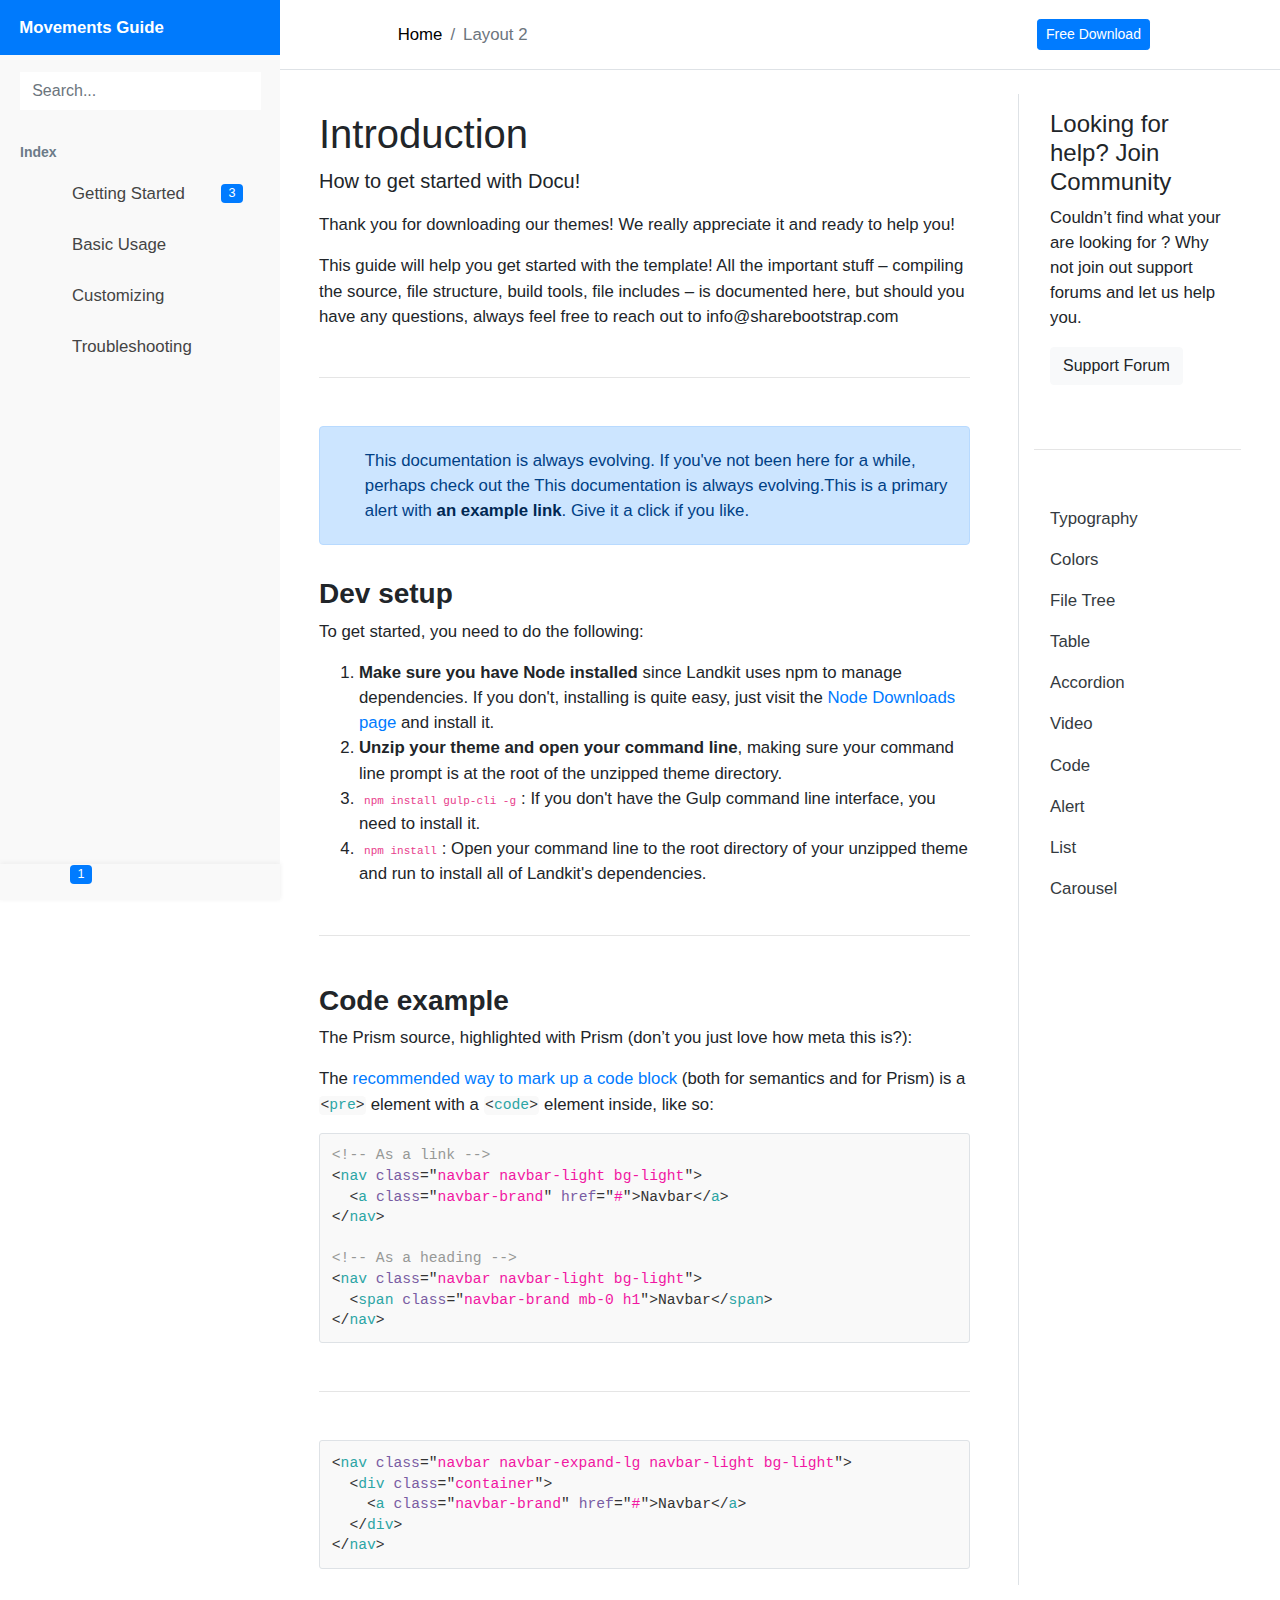
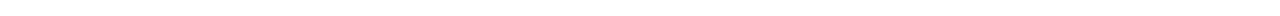
==== src/index.html @ 40d4b474 "uploading theme" ====
<!DOCTYPE html>
<html lang="en">

<head>
    <meta charset="utf-8">
    <meta http-equiv="X-UA-Compatible" content="IE=edge">
    <meta name="viewport" content="width=device-width, initial-scale=1">
    <meta name="description" content="Free bootstrap documentation template">
    <title>Free Bootstrap Documentation template</title>
    <!-- using online links -->
    <link rel="stylesheet" href="https://use.fontawesome.com/releases/v5.8.2/css/all.css" integrity="sha384-oS3vJWv+0UjzBfQzYUhtDYW+Pj2yciDJxpsK1OYPAYjqT085Qq/1cq5FLXAZQ7Ay" crossorigin="anonymous">
    <link rel="stylesheet" href="//malihu.github.io/custom-scrollbar/jquery.mCustomScrollbar.min.css">
    <!-- using local links -->
    <!-- <link rel="stylesheet" href="../node_modules/bootstrap/dist/css/bootstrap.min.css">
    <link rel="stylesheet" href="../node_modules/@fortawesome/fontawesome-free/css/all.min.css">
    <link rel="stylesheet" href="../node_modules/malihu-custom-scrollbar-plugin/jquery.mCustomScrollbar.css"> -->
    <link rel="stylesheet" href="css/main.css">
    <link rel="stylesheet" href="css/sidebar-themes.css">
    <link rel="shortcut icon" type="image/png" href="img/favicon.png" /> </head>

<body>
    <div class="page-wrapper toggled light-theme">
        <nav id="sidebar" class="sidebar-wrapper">
            <div class="sidebar-content">
                <!-- sidebar-brand  -->
                <div class="sidebar-item sidebar-brand text-white font-weight-bold">Movements Guide</div>
                <!-- sidebar-header  -->
                <!-- sidebar-search  -->
                <div class="sidebar-item sidebar-search">
                    <div>
                        <div class="input-group">
                            <input type="text" class="form-control search-menu" placeholder="Search...">
                            <div class="input-group-append"> <span class="input-group-text">
                                    <i class="fa fa-search" aria-hidden="true"></i>
                                </span> </div>
                        </div>
                    </div>
                </div>
                <!-- sidebar-menu  -->
                <div class=" sidebar-item sidebar-menu">
                    <ul>
                        <li class="header-menu"> <span>Index</span> </li>
                        <li class="sidebar-dropdown">
                            <a href="#"> <i class="fa fa-shopping-cart"></i> <span class="menu-text">Getting Started</span> <span class="badge badge-pill badge-primary">3</span> </a>
                            <div class="sidebar-submenu">
                                <ul>
                                    <li> <a href="index.html">Setup home page layout

                                        </a> </li>
                                    <li> <a href="#">How do i add knowledgebase post</a> </li>
                                    <li> <a href="#">How do i change header navigation style globally</a> </li>
                                </ul>
                            </div>
                        </li>
                        <li>
                            <a href="basic-usage.html"> <i class="fa fa-book"></i> <span class="menu-text">Basic Usage</span> </a>
                        </li>
                        <li>
                            <a href="#"> <i class="fa fa-calendar"></i> <span class="menu-text">Customizing</span> </a>
                        </li>
                        <li>
                            <a href="#"> <i class="fa fa-folder"></i> <span class="menu-text">Troubleshooting</span> </a>
                        </li>
                    </ul>
                </div>
                <!-- sidebar-menu  -->
            </div>
            <!-- sidebar-footer  -->
            <div class="sidebar-footer">
                <div class="dropdown">
                    <a href="#" data-toggle="dropdown" aria-haspopup="true" aria-expanded="false"> <i class="fa fa-bell"></i> <span class="badge badge-pill badge-primary notification">1</span> </a>
                    <div class="dropdown-menu notifications" aria-labelledby="dropdownMenuMessage">
                        <div class="notifications-header"> <i class="fa fa-bell"></i> Notifications </div>
                        <div class="dropdown-divider"></div>
                        <a class="dropdown-item" href="#">
                            <div class="notification-content">
                                <div class="icon"> <i class="fas fa-check text-success border border-success"></i> </div>
                                <div class="content">
                                    <div class="notification-detail">Download latest update </div>
                                    <div class="notification-time"> 20 minutes ago </div>
                                </div>
                            </div>
                        </a>
                        <div class="dropdown-divider"></div> <a class="dropdown-item text-center" href="#">All notifications</a> </div>
                </div>
                <div>
                    <a id="pin-sidebar" href="#"> <i class="fa fa-power-off"></i> </a>
                </div>
                <div class="pinned-footer">
                    <a href="#"> <i class="fas fa-ellipsis-h"></i> </a>
                </div>
            </div>
        </nav>
        <!-- page-content  -->
        <main class="page-content">
            <div id="overlay" class="overlay"></div>
            <div class="container-fluid">
                <div class="row d-flex align-items-center p-3 border-bottom">
                    <div class="col-md-1">
                        <a id="toggle-sidebar" class="btn rounded-0 p-3" href="#"> <i class="fas fa-bars"></i> </a>
                    </div>
                    <div class="col-md-8">
                        <nav aria-label="breadcrumb" class="align-items-center">
                            <a href="index.html" class="breadcrumb-back" title="Back"></a>
                            <ol class="breadcrumb d-none d-lg-inline-flex m-0">
                                <li class="breadcrumb-item"><a href="index.html">Home</a></li>
                                <li class="breadcrumb-item active" aria-current="page">Layout 2</li>
                            </ol>
                        </nav>
                    </div>
                    <div class="col-md-3 text-left"> <a href="https://sharebootstrap.com/docu-free-bootstrap-4-documentation-theme/" class="btn btn-sm btn-primary btn-rounded">Free Download</a> </div>
                </div>
                <div class="row p-lg-4">
                    <article class="main-content col-md-9 pr-lg-5">
                        <!-- title -Add bootstrap helpers for spacing -->
                        <h1 class="mb-2 mt-3">Introduction</h1>
                        <!--//title -->
                        <p class="lead mb-3"> How to get started with Docu! </p>
                        <p>Thank you for downloading our themes! We really appreciate it and ready to help you!</p>
                        <p> This guide will help you get started with the template! All the important stuff – compiling the source, file structure, build tools, file includes – is documented here, but should you have any questions, always feel free to reach out to info@sharebootstrap.com </p>
                        <!-- Sep -->
                        <hr class="my-5">
                        <!-- alert -->
                        <div class="alert alert-primary d-flex justify-content-start align-items-center" role="alert"> <span class="fa fa-info mr-4"></span>
                            <p class="m-0"> This documentation is always evolving. If you've not been here for a while, perhaps check out the This documentation is always evolving.This is a primary alert with <a href="#" class="alert-link">an example link</a>. Give it a click if you like. </p>
                        </div>
                        <!-- heading -->
                        <h3 class="font-weight-bold mb-2">
                            Dev setup
                        </h3>
                        <p> To get started, you need to do the following: </p>
                        <ol>
                            <li><strong>Make sure you have Node installed</strong> since Landkit uses npm to manage dependencies. If you don't, installing is quite easy, just visit the <a href="https://nodejs.org/en/download/">Node Downloads page</a> and install it. </li>
                            <li><strong>Unzip your theme and open your command line</strong>, making sure your command line prompt is at the root of the unzipped theme directory. </li>
                            <li><strong class="badge badge-danger-soft"><code>npm install gulp-cli -g</code></strong>: If you don't have the Gulp command line interface, you need to install it.</li>
                            <li><strong class="badge badge-danger-soft"><code>npm install</code></strong>: Open your command line to the root directory of your unzipped theme and run to install all of Landkit's dependencies.</li>
                        </ol>
                        <!-- Sep -->
                        <hr class="my-5">
                        <h3 class="font-weight-bold mb-2">
                            Code example
                        </h3>
                        <p>The Prism source, highlighted with Prism (don’t you just love how meta this is?):</p>
                        <p>The <a href="https://www.w3.org/TR/html5/grouping-content.html#the-pre-element">recommended way to mark up a code block</a> (both for semantics and for Prism) is a <code class=" language-markup"><span class="token tag"><span class="token tag"><span class="token punctuation">&lt;</span>pre</span><span class="token punctuation">&gt;</span></span></code> element with a <code class=" language-markup"><span class="token tag"><span class="token tag"><span class="token punctuation">&lt;</span>code</span><span class="token punctuation">&gt;</span></span></code> element inside, like so:</p>
                        <figure class="highlight"><pre><code class="language-html" data-lang="html"><span class="c">&lt;!-- As a link --&gt;</span>
<span class="nt">&lt;nav</span> <span class="na">class=</span><span class="s">"navbar navbar-light bg-light"</span><span class="nt">&gt;</span>
  <span class="nt">&lt;a</span> <span class="na">class=</span><span class="s">"navbar-brand"</span> <span class="na">href=</span><span class="s">"#"</span><span class="nt">&gt;</span>Navbar<span class="nt">&lt;/a&gt;</span>
<span class="nt">&lt;/nav&gt;</span>

<span class="c">&lt;!-- As a heading --&gt;</span>
<span class="nt">&lt;nav</span> <span class="na">class=</span><span class="s">"navbar navbar-light bg-light"</span><span class="nt">&gt;</span>
  <span class="nt">&lt;span</span> <span class="na">class=</span><span class="s">"navbar-brand mb-0 h1"</span><span class="nt">&gt;</span>Navbar<span class="nt">&lt;/span&gt;</span>
<span class="nt">&lt;/nav&gt;</span></code></pre></figure>
                        <hr class="my-5">
                        <figure class="highlight"><pre><code class="language-html" data-lang="html"><span class="nt">&lt;nav</span> <span class="na">class=</span><span class="s">"navbar navbar-expand-lg navbar-light bg-light"</span><span class="nt">&gt;</span>
  <span class="nt">&lt;div</span> <span class="na">class=</span><span class="s">"container"</span><span class="nt">&gt;</span>
    <span class="nt">&lt;a</span> <span class="na">class=</span><span class="s">"navbar-brand"</span> <span class="na">href=</span><span class="s">"#"</span><span class="nt">&gt;</span>Navbar<span class="nt">&lt;/a&gt;</span>
  <span class="nt">&lt;/div&gt;</span>
<span class="nt">&lt;/nav&gt;</span></code></pre></figure>
                    </article>
                    <aside class="col-md-3 d-none d-md-block border-left">
                        <div class="widget widget-support-forum p-md-3 p-sm-2"> <span class="icon icon-forum"></span>
                            <h4>Looking for help? Join Community</h4>
                            <p>Couldn’t find what your are looking for ? Why not join out support forums and let us help you.</p> <a href="#" class="btn btn-light">Support Forum</a> </div>
                        <hr class="my-5">
                        <ul class="aside-nav nav flex-column">
                            <li class="nav-item"> <a data-scroll="" class="nav-link text-dark" href="#section-1">Typography</a> </li>
                            <li class="nav-item"> <a data-scroll="" class="nav-link text-dark" href="#section-2">Colors</a> </li>
                            <li class="nav-item"> <a data-scroll="" class="nav-link text-dark" href="#section-3">File Tree</a> </li>
                            <li class="nav-item"> <a data-scroll="" class="nav-link text-dark" href="#section-4">Table</a> </li>
                            <li class="nav-item"> <a data-scroll="" class="nav-link text-dark" href="#section-5">Accordion</a> </li>
                            <li class="nav-item"> <a data-scroll="" class="nav-link text-dark" href="#section-6">Video</a> </li>
                            <li class="nav-item"> <a data-scroll="" class="nav-link text-dark" href="#section-7">Code</a> </li>
                            <li class="nav-item"> <a data-scroll="" class="nav-link text-dark" href="#section-8">Alert</a> </li>
                            <li class="nav-item"> <a data-scroll="" class="nav-link text-dark" href="#section-9">List</a> </li>
                            <li class="nav-item"> <a data-scroll="" class="nav-link text-dark" href="#section-10">Carousel</a> </li>
                        </ul>
                    </aside>
                </div>
            </div>
        </main>
        <!-- page-content" -->
    </div>
    <!-- page-wrapper -->
    <!-- using online scripts -->
    <script src="https://cdnjs.cloudflare.com/ajax/libs/jquery/3.3.1/jquery.min.js"></script>
    <script src="https://cdnjs.cloudflare.com/ajax/libs/popper.js/1.14.6/umd/popper.min.js" integrity="sha384-wHAiFfRlMFy6i5SRaxvfOCifBUQy1xHdJ/yoi7FRNXMRBu5WHdZYu1hA6ZOblgut" crossorigin="anonymous">
    </script>
    <script src="https://stackpath.bootstrapcdn.com/bootstrap/4.2.1/js/bootstrap.min.js" integrity="sha384-B0UglyR+jN6CkvvICOB2joaf5I4l3gm9GU6Hc1og6Ls7i6U/mkkaduKaBhlAXv9k" crossorigin="anonymous">
    </script>
    <script src="//malihu.github.io/custom-scrollbar/jquery.mCustomScrollbar.concat.min.js"></script>
    <script src="js/prism.min.js"></script>
    <!-- using local scripts -->
    <!-- <script src="../node_modules/jquery/dist/jquery.min.js"></script>
    <script src="../node_modules/popper.js/dist/umd/popper.min.js"></script>
    <script src="../node_modules/bootstrap/dist/js/bootstrap.min.js"></script>
    <script src="../node_modules/malihu-custom-scrollbar-plugin/jquery.mCustomScrollbar.concat.min.js"></script> -->
    <script src="js/main.js"></script>
</body>

</html>
---- src/css/sidebar-themes.css ----
.light-theme .sidebar-wrapper {
  background-color: #f9f9f9; }
  .light-theme .sidebar-wrapper .sidebar-item {
    border-top: 1px solid #f9f9f9; }
    .light-theme .sidebar-wrapper .sidebar-item:first-child {
      border-top: none; }
  .light-theme .sidebar-wrapper a:not(.dropdown-item),
  .light-theme .sidebar-wrapper .sidebar-header,
  .light-theme .sidebar-wrapper .sidebar-search input,
  .light-theme .sidebar-wrapper .sidebar-search i {
    color: #444; }
  .light-theme .sidebar-wrapper a:not(.dropdown-item):hover,
  .light-theme .sidebar-wrapper .sidebar-menu li.active > a {
    color: #424242;
    -webkit-box-shadow: 0 3px 15px rgba(36, 37, 38, 0.08);
    box-shadow: 0 3px 15px rgba(36, 37, 38, 0.08);
    background: #fff; }
  .light-theme .sidebar-wrapper .sidebar-search input.search-menu,
  .light-theme .sidebar-wrapper .sidebar-search .input-group-text {
    background-color: #fff;
    border: none;
    -webkit-box-shadow: none;
    box-shadow: none;
    margin-left: 1px; }
  .light-theme .sidebar-wrapper .sidebar-menu a:hover i,
  .light-theme .sidebar-wrapper .sidebar-menu a:hover:before,
  .light-theme .sidebar-wrapper .sidebar-menu li.active a i {
    color: #00a9fd; }
  .light-theme .sidebar-wrapper .sidebar-menu ul li a i {
    background-color: #f9f9f9; }
  .light-theme .sidebar-wrapper .sidebar-menu .sidebar-dropdown div {
    background-color: #f9f9f9; }
  .light-theme .sidebar-wrapper .sidebar-menu .header-menu span {
    color: #6c7b88; }
  .light-theme .sidebar-wrapper .sidebar-footer {
    background-color: #f9f9f9;
    -webkit-box-shadow: 0px -1px 5px #ececec;
    box-shadow: 0px -1px 5px #ececec;
    border-top: 1px solid #f9f9f9; }
  .light-theme .sidebar-wrapper .sidebar-footer > div:first-child {
    border-left: none; }
  .light-theme .sidebar-wrapper .sidebar-footer > div:last-child {
    border-right: none; }

.light-theme.toggled #close-sidebar {
  color: #444; }

.light-theme.toggled #close-sidebar:hover {
  color: #424242; }

.light-theme .mCSB_scrollTools .mCSB_dragger .mCSB_dragger_bar,
.light-theme .mCSB_scrollTools .mCSB_dragger.mCSB_dragger_onDrag .mCSB_dragger_bar,
.light-theme .mCSB_scrollTools .mCSB_dragger:hover .mCSB_dragger_bar {
  background-color: #A4A29E;
  border-radius: 0; }

.light-theme .mCSB_scrollTools .mCSB_draggerRail {
  background-color: transparent; }

.light-theme.sidebar-bg .sidebar-wrapper:before {
  background-color: rgba(255, 255, 255, 0.9); }

.light-theme.sidebar-bg .sidebar-wrapper a:not(.dropdown-item),
.light-theme.sidebar-bg .sidebar-wrapper .sidebar-header,
.light-theme.sidebar-bg .sidebar-wrapper .sidebar-search input,
.light-theme.sidebar-bg .sidebar-wrapper .sidebar-search i {
  color: #5e5e5e; }

.light-theme.sidebar-bg .sidebar-wrapper a:not(.dropdown-item):hover,
.light-theme.sidebar-bg .sidebar-wrapper .sidebar-menu li.active > a {
  color: #5c5c5c; }

.light-theme.sidebar-bg .sidebar-wrapper .sidebar-item {
  border-color: white; }

.light-theme.sidebar-bg .sidebar-wrapper .sidebar-search input.search-menu,
.light-theme.sidebar-bg .sidebar-wrapper .sidebar-search .input-group-text {
  background-color: rgba(255, 255, 255, 0.5); }

.light-theme.sidebar-bg .sidebar-wrapper .sidebar-menu .sidebar-dropdown div {
  background-color: rgba(255, 255, 255, 0.5); }

.light-theme.sidebar-bg .sidebar-wrapper .sidebar-menu ul li a i {
  background-color: rgba(255, 255, 255, 0.5); }

.light-theme.sidebar-bg .sidebar-wrapper .sidebar-footer {
  background-color: rgba(255, 255, 255, 0.5);
  -webkit-box-shadow: 0px -1px 5px rgba(236, 236, 236, 0.8);
  box-shadow: 0px -1px 5px rgba(236, 236, 236, 0.8);
  border-top: 1px solid white; }
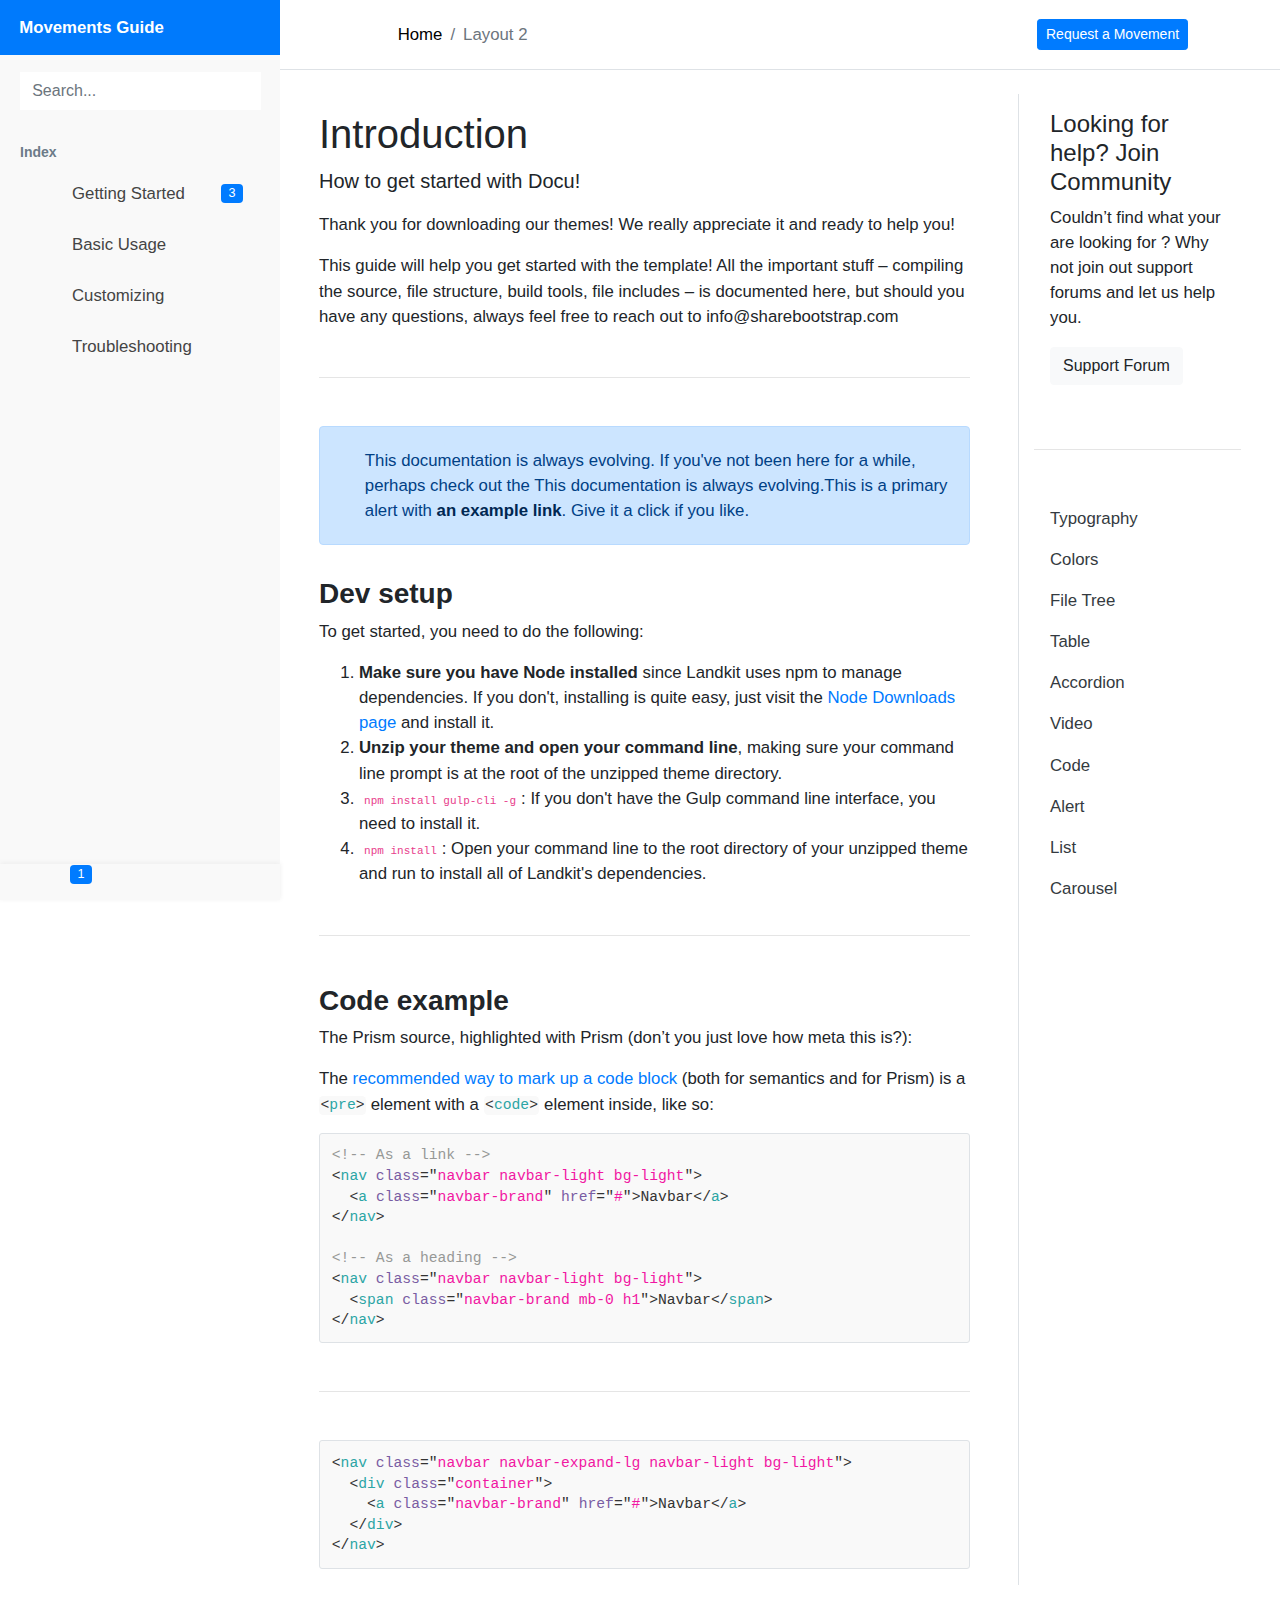
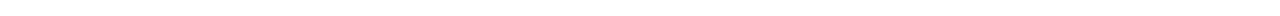
==== commit 5dadf4fe: "no message" ====
--- a/src/index.html
+++ b/src/index.html
@@ -108,7 +108,7 @@
                             </ol>
                         </nav>
                     </div>
-                    <div class="col-md-3 text-left"> <a href="https://sharebootstrap.com/docu-free-bootstrap-4-documentation-theme/" class="btn btn-sm btn-primary btn-rounded">Free Download</a> </div>
+                    <div class="col-md-3 text-left"> <a href="https://docs.google.com/forms/d/e/1FAIpQLSfatznuU2zRck653mrSmWy08O2E1opARyB9kUMCzRKXIY9LCw/viewform" class="btn btn-sm btn-primary btn-rounded">Request a Movement</a> </div>
                 </div>
                 <div class="row p-lg-4">
                     <article class="main-content col-md-9 pr-lg-5">
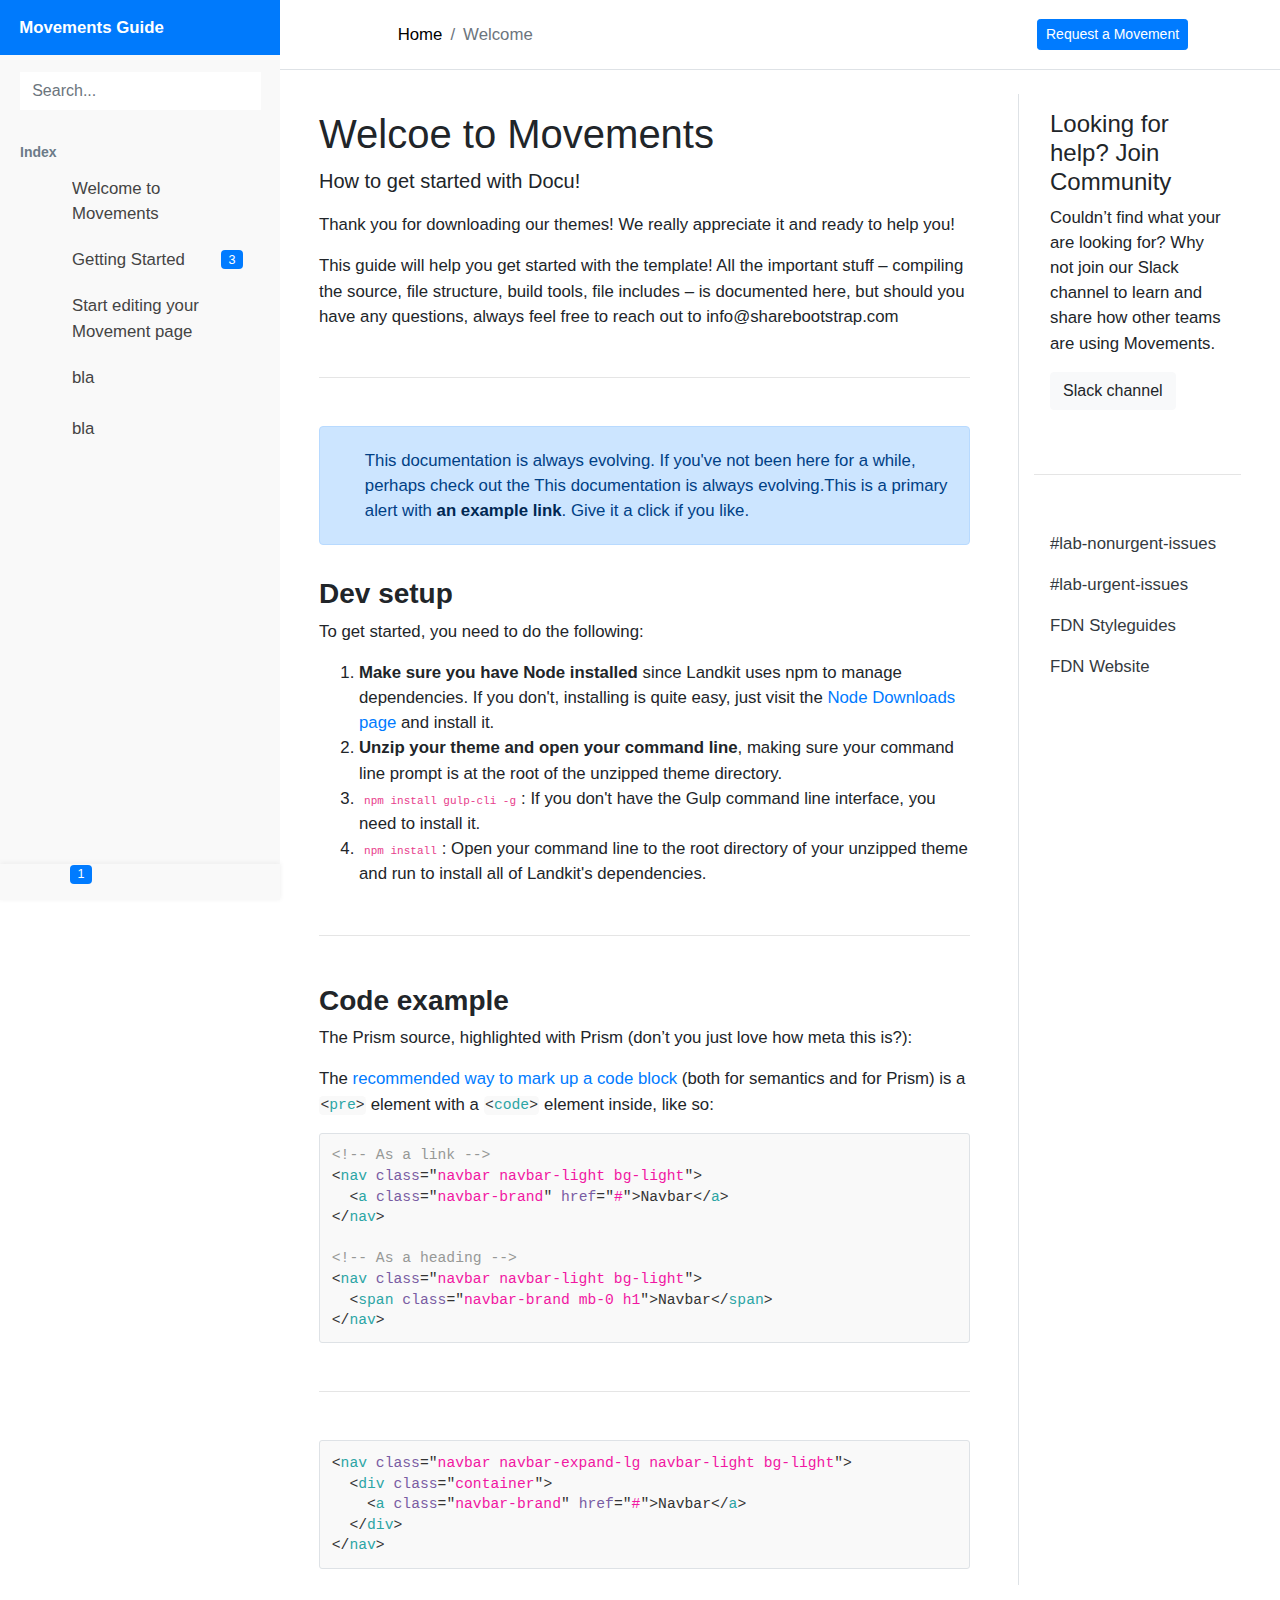
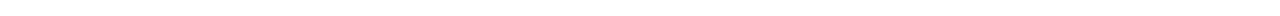
==== commit 74dd0619: "Index customization" ====
--- a/src/index.html
+++ b/src/index.html
@@ -6,7 +6,7 @@
     <meta http-equiv="X-UA-Compatible" content="IE=edge">
     <meta name="viewport" content="width=device-width, initial-scale=1">
     <meta name="description" content="Free bootstrap documentation template">
-    <title>Free Bootstrap Documentation template</title>
+    <title>LAB Documentation template</title>
     <!-- using online links -->
     <link rel="stylesheet" href="https://use.fontawesome.com/releases/v5.8.2/css/all.css" integrity="sha384-oS3vJWv+0UjzBfQzYUhtDYW+Pj2yciDJxpsK1OYPAYjqT085Qq/1cq5FLXAZQ7Ay" crossorigin="anonymous">
     <link rel="stylesheet" href="//malihu.github.io/custom-scrollbar/jquery.mCustomScrollbar.min.css">
@@ -40,26 +40,27 @@
                 <div class=" sidebar-item sidebar-menu">
                     <ul>
                         <li class="header-menu"> <span>Index</span> </li>
+                        <li>
+                            <a href="#"> <i class="fa fa-book"></i> <span class="menu-text">Welcome to Movements</span> </a>
+                        </li>
                         <li class="sidebar-dropdown">
                             <a href="#"> <i class="fa fa-shopping-cart"></i> <span class="menu-text">Getting Started</span> <span class="badge badge-pill badge-primary">3</span> </a>
                             <div class="sidebar-submenu">
                                 <ul>
-                                    <li> <a href="index.html">Setup home page layout
-
-                                        </a> </li>
-                                    <li> <a href="#">How do i add knowledgebase post</a> </li>
-                                    <li> <a href="#">How do i change header navigation style globally</a> </li>
+                                    <li> <a href="#">Setup admin users</a> </li>
+                                    <li> <a href="#">How do i log in</a> </li>
+                                    <li> <a href="#">Understanding how movements work</a> </li>
                                 </ul>
                             </div>
                         </li>
                         <li>
-                            <a href="basic-usage.html"> <i class="fa fa-book"></i> <span class="menu-text">Basic Usage</span> </a>
+                            <a href="basic-usage.html"> <i class="fa fa-book"></i> <span class="menu-text">Start editing your Movement page</span> </a>
                         </li>
                         <li>
-                            <a href="#"> <i class="fa fa-calendar"></i> <span class="menu-text">Customizing</span> </a>
+                            <a href="#"> <i class="fa fa-calendar"></i> <span class="menu-text">bla</span> </a>
                         </li>
                         <li>
-                            <a href="#"> <i class="fa fa-folder"></i> <span class="menu-text">Troubleshooting</span> </a>
+                            <a href="#"> <i class="fa fa-folder"></i> <span class="menu-text">bla</span> </a>
                         </li>
                     </ul>
                 </div>
@@ -76,8 +77,8 @@
                             <div class="notification-content">
                                 <div class="icon"> <i class="fas fa-check text-success border border-success"></i> </div>
                                 <div class="content">
-                                    <div class="notification-detail">Download latest update </div>
-                                    <div class="notification-time"> 20 minutes ago </div>
+                                    <div class="notification-detail">NEW: filter petitions by signature count.</div>
+                                    <div class="notification-time"> Released: 20 september 2020 </div>
                                 </div>
                             </div>
                         </a>
@@ -103,8 +104,8 @@
                         <nav aria-label="breadcrumb" class="align-items-center">
                             <a href="index.html" class="breadcrumb-back" title="Back"></a>
                             <ol class="breadcrumb d-none d-lg-inline-flex m-0">
-                                <li class="breadcrumb-item"><a href="index.html">Home</a></li>
-                                <li class="breadcrumb-item active" aria-current="page">Layout 2</li>
+                                <li class="breadcrumb-item"><a href="#">Home</a></li>
+                                <li class="breadcrumb-item active" aria-current="page">Welcome</li>
                             </ol>
                         </nav>
                     </div>
@@ -113,7 +114,7 @@
                 <div class="row p-lg-4">
                     <article class="main-content col-md-9 pr-lg-5">
                         <!-- title -Add bootstrap helpers for spacing -->
-                        <h1 class="mb-2 mt-3">Introduction</h1>
+                        <h1 class="mb-2 mt-3">Welcoe to Movements</h1>
                         <!--//title -->
                         <p class="lead mb-3"> How to get started with Docu! </p>
                         <p>Thank you for downloading our themes! We really appreciate it and ready to help you!</p>
@@ -161,19 +162,13 @@
                     <aside class="col-md-3 d-none d-md-block border-left">
                         <div class="widget widget-support-forum p-md-3 p-sm-2"> <span class="icon icon-forum"></span>
                             <h4>Looking for help? Join Community</h4>
-                            <p>Couldn’t find what your are looking for ? Why not join out support forums and let us help you.</p> <a href="#" class="btn btn-light">Support Forum</a> </div>
+                            <p>Couldn’t find what your are looking for? Why not join our Slack channel to learn and share how other teams are using Movements.</p> <a href="https://change.slack.com/archives/GNDP16N5D" class="btn btn-light">Slack channel</a> </div>
                         <hr class="my-5">
                         <ul class="aside-nav nav flex-column">
-                            <li class="nav-item"> <a data-scroll="" class="nav-link text-dark" href="#section-1">Typography</a> </li>
-                            <li class="nav-item"> <a data-scroll="" class="nav-link text-dark" href="#section-2">Colors</a> </li>
-                            <li class="nav-item"> <a data-scroll="" class="nav-link text-dark" href="#section-3">File Tree</a> </li>
-                            <li class="nav-item"> <a data-scroll="" class="nav-link text-dark" href="#section-4">Table</a> </li>
-                            <li class="nav-item"> <a data-scroll="" class="nav-link text-dark" href="#section-5">Accordion</a> </li>
-                            <li class="nav-item"> <a data-scroll="" class="nav-link text-dark" href="#section-6">Video</a> </li>
-                            <li class="nav-item"> <a data-scroll="" class="nav-link text-dark" href="#section-7">Code</a> </li>
-                            <li class="nav-item"> <a data-scroll="" class="nav-link text-dark" href="#section-8">Alert</a> </li>
-                            <li class="nav-item"> <a data-scroll="" class="nav-link text-dark" href="#section-9">List</a> </li>
-                            <li class="nav-item"> <a data-scroll="" class="nav-link text-dark" href="#section-10">Carousel</a> </li>
+                            <li class="nav-item"> <a data-scroll="" class="nav-link text-dark" href="https://change.slack.com/archives/C01A634NCG6">#lab-nonurgent-issues</a> </li>
+                            <li class="nav-item"> <a data-scroll="" class="nav-link text-dark" href="https://change.slack.com/archives/C01A9N2A8P7">#lab-urgent-issues</a> </li>
+                            <li class="nav-item"> <a data-scroll="" class="nav-link text-dark" href="#">FDN Styleguides</a> </li>
+                            <li class="nav-item"> <a data-scroll="" class="nav-link text-dark" href="#">FDN Website</a> </li>
                         </ul>
                     </aside>
                 </div>
